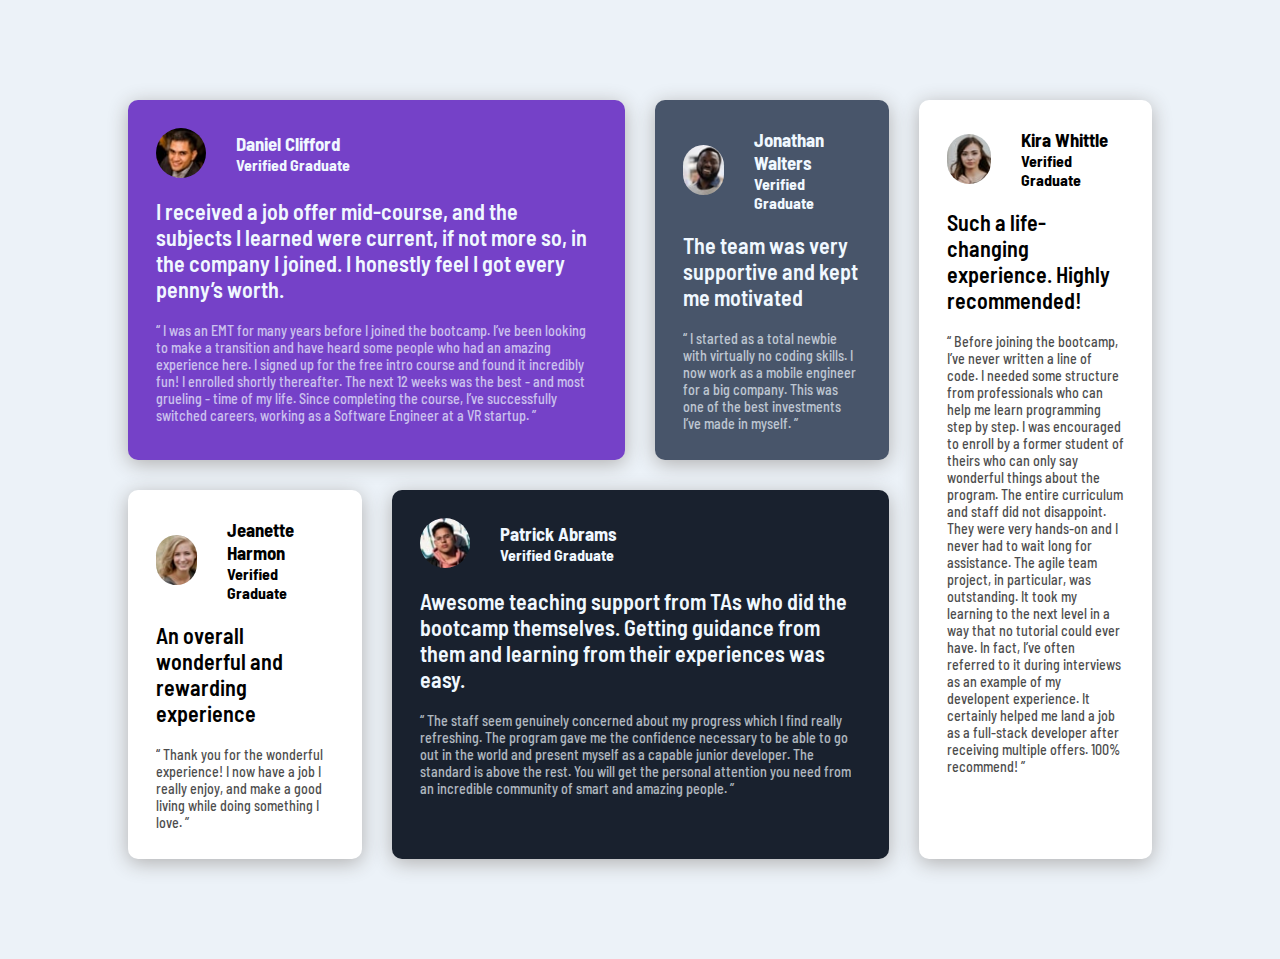
==== index1.html @ 1212ef69 "ADD" ====
<!DOCTYPE html>
<html lang="en">
<head>
  <link rel="stylesheet" href="">
  <meta charset="UTF-8">
  <meta http-equiv="X-UA-Compatible" content="IE=edge">
  <meta name="viewport" content="width=device-width, initial-scale=1.0">
  <link rel="icon" type="image/png" sizes="32x32" href="./images/favicon-32x32.png">
  <link rel="stylesheet" href="style.css">
  <title>Frontend Mentor | [Challenge Name Here]</title>
  <link rel="preconnect" href="https://fonts.gstatic.com">
  <link href="https://fonts.googleapis.com/css2?family=Barlow+Semi+Condensed:wght@500;600&display=swap" rel="stylesheet">
  <link rel="stylesheet" href="grid.css">
  <title>Document</title>
</head>
<body>
  



  <div class="continer">
    <div class="r1-1 all">
      <div class="info">
        <div class="img"></div>
        <div class="text">
          <h3>Daniel Clifford</h3>
          <h4>Verified Graduate</h4>
        </div>
      </div>
      <p>I received a job offer mid-course, and the subjects I learned were current, if not more so, 
        in the company I joined. I honestly feel I got every penny’s worth.</p>
      <p>“ I was an EMT for many years before I joined the bootcamp. I’ve been looking to make a 
        transition and have heard some people who had an amazing experience here. I signed up 
        for the free intro course and found it incredibly fun! I enrolled shortly thereafter. 
        The next 12 weeks was the best - and most grueling - time of my life. Since completing 
        the course, I’ve successfully switched careers, working as a Software Engineer at a VR startup. ”
      </p>
      <!-- <img src="images/bg-pattern-quotation.svg" alt=""> -->
    </div>
    <div class="r1-2 all">
      <div class="info">
        <div class="img"></div>
        <div class="text">
          <h3>Jonathan Walters</h3>
          <h4>Verified Graduate</h4>
        </div>
      </div>
      <p>The team was very supportive and kept me motivated
      </p>
      <p>“ I started as a total newbie with virtually no coding skills. I now work as a mobile engineer 
        for a big company. This was one of the best investments I’ve made in myself. ”
      </p>
    </div>
    <div class="r1-3 all">
      <div class="info">
        <div class="img"></div>
        <div class="text">
          <h3>Kira Whittle</h3>
          <h4>Verified Graduate</h4>
        </div>
      </div>
      <p>Such a life-changing experience. Highly recommended!</p>
      <p>“ Before joining the bootcamp, I’ve never written a line of code. I needed some structure from 
        professionals who can help me learn programming step by step. I was encouraged to enroll by a former 
        student of theirs who can only say wonderful things about the program. The entire curriculum and staff 
        did not disappoint. They were very hands-on and I never had to wait long for assistance. The agile team 
        project, in particular, was outstanding. It took my learning to the next level in a way that no tutorial 
        could ever have. In fact, I’ve often referred to it during interviews as an example of my developent 
        experience. It certainly helped me land a job as a full-stack developer after receiving multiple offers. 
        100% recommend! ”     
      </p>
    </div>
    <div class="r1-4 all">
      <div class="info">
        <div class="img"></div>
        <div class="text">
          <h3>Jeanette Harmon</h3>
          <h4>Verified Graduate</h4>
        </div>
      </div>
      <p>An overall wonderful and rewarding experience </p>
      <p>“ Thank you for the wonderful experience! I now have a job I really enjoy, and make a good living 
        while doing something I love. ”        
      </p>
    </div>
    <div class="r1-5 all">
      <div class="info">
        <div class="img"></div>
        <div class="text">
          <h3>Patrick Abrams </h3>
          <h4>Verified Graduate</h4>
        </div>
      </div>
      <p>Awesome teaching support from TAs who did the bootcamp themselves. Getting guidance from them and 
        learning from their experiences was easy.
      </p>
      <p>“ The staff seem genuinely concerned about my progress which I find really refreshing. The program 
        gave me the confidence necessary to be able to go out in the world and present myself as a capable 
        junior developer. The standard is above the rest. You will get the personal attention you need from 
        an incredible community of smart and amazing people. ”
      </p>
    </div>
  </div>

 

</body>
</html>
---- grid.css ----
* {
  padding: 0%;
  margin: 0%;
  box-sizing: border-box;
}
body {
  /* height: 100vh; */
  background-color: hsl(210, 46%, 95%);
  font-family: "Barlow Semi Condensed", sans-serif;
}
/*  */
.continer {
  width: 80%;
  margin: 100px auto;
  display: grid;
  grid-template-columns: repeat(4, 1fr);
  gap: 30px;
  color: aliceblue;
  /* height: 100vh; */
}
.r1-1 {
  grid-column: span 2;
  background-color: hsl(263, 55%, 52%);
}
.r1-2 {
  grid-column: span 1;
  background-color: hsl(217, 19%, 35%);
}
.r1-3 {
  grid-column: span 1;
  grid-row: span 2;
  background-color: hsl(0, 0%, 100%);
  color: black;
}
.r1-4 {
  grid-column: span 1;
  background-color: hsl(0, 0%, 100%);
  color: black;
}
.r1-5 {
  grid-column: span 2;
  background-color: hsl(219, 29%, 14%);
}
/*  */
.continer .all {
  padding: 28px;
  border-radius: 10px;
  box-shadow: 0px 4px 20px 0px #b1b0b0;
}
.continer .all .info {
  display: flex;
  align-items: center;
}
.continer .all p {
  margin-top: 20px;
}
.continer .all p:nth-child(2) {
  font-size: 22px;
  font-weight: 600;
}
.continer .all p:nth-child(3) {
  font-size: 14px;
  font-weight: 500;
  opacity: 70%;
}
/* imgs */

.all .info .img {
  width: 50px;
  height: 50px;
  border-radius: 25px;
  /* background-color: brown; */
}
.all .info .text {
  margin-left: 30px;
}
.r1-1 .info .img {
  background-image: url(images/image-daniel.jpg);
  background-size: cover;
}
.r1-2 .info .img {
  background-image: url(images/image-jonathan.jpg);
  background-size: cover;
}
.r1-3 .info .img {
  background-image: url(images/image-kira.jpg);
  background-size: cover;
}
.r1-4 .info .img {
  background-image: url(images/image-jeanette.jpg);
  background-size: cover;
}
.r1-5 .info .img {
  background-image: url(images/image-patrick.jpg);
  background-size: cover;
}
/* @media (max-height: 1150px) {
  .continer {
    width: 98%;
  }
} */
@media (max-width: 1150px) {
  .continer {
    margin: 100px auto;
    display: block;
  }
  .continer .all {
    margin-top: 20px;
  }
}

@media (max-width: 1150px) {
  .continer {
    width: 98%;
  }
}
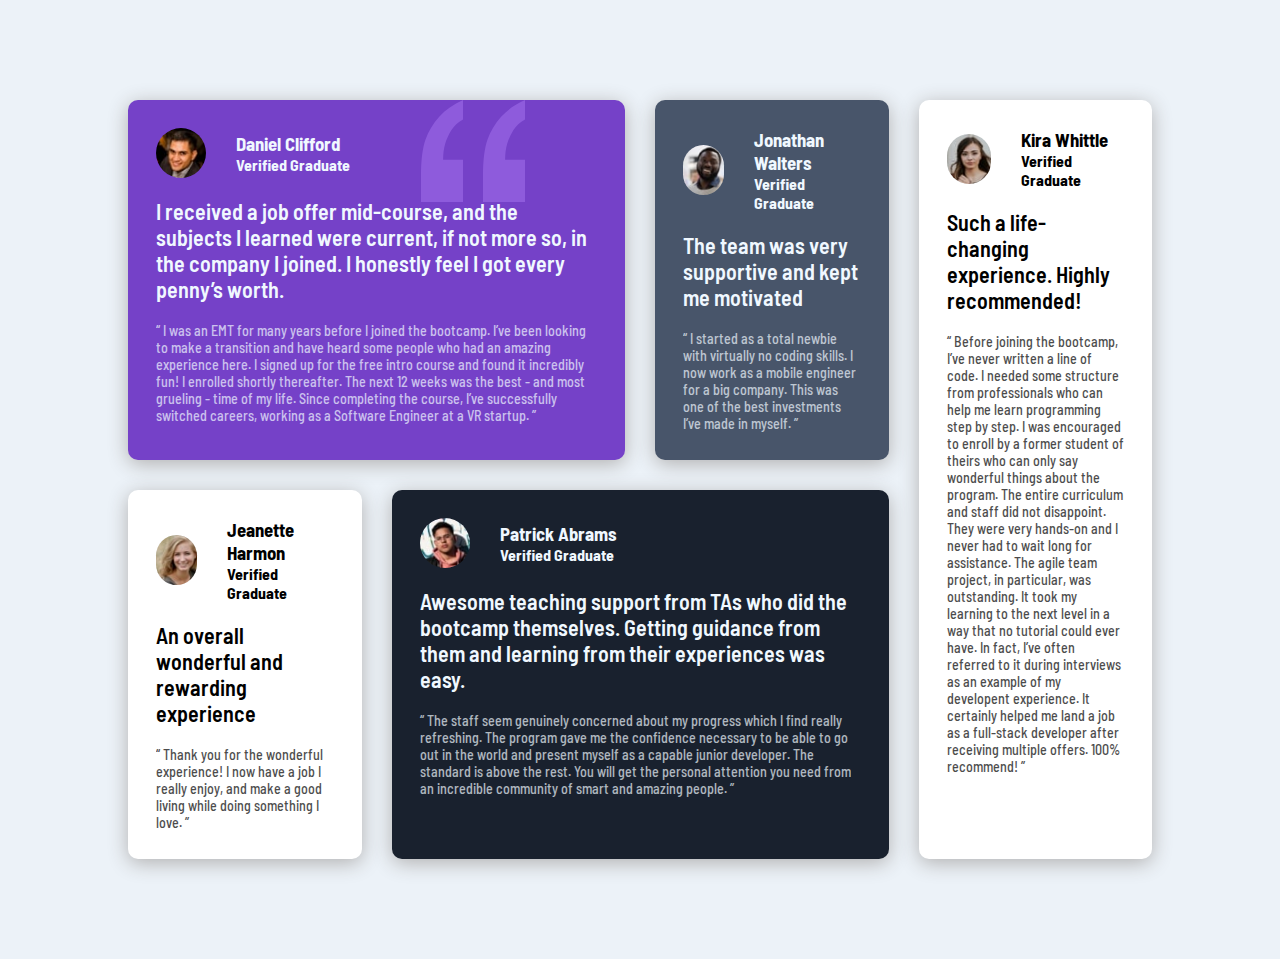
==== commit 6aff775b: "Update quts" ====
--- a/index1.html
+++ b/index1.html
@@ -35,7 +35,7 @@
         The next 12 weeks was the best - and most grueling - time of my life. Since completing 
         the course, I’ve successfully switched careers, working as a Software Engineer at a VR startup. ”
       </p>
-      <!-- <img src="images/bg-pattern-quotation.svg" alt=""> -->
+      <img src="images/bg-pattern-quotation.svg" alt="">
     </div>
     <div class="r1-2 all">
       <div class="info">
--- a/grid.css
+++ b/grid.css
@@ -21,6 +21,14 @@
 .r1-1 {
   grid-column: span 2;
   background-color: hsl(263, 55%, 52%);
+  position: relative;
+}
+.r1-1 img {
+  position: absolute;
+  background-color: hsl(263, 55%, 52%);
+  top: 0;
+  right: 100px;
+  opacity: 50%;
 }
 .r1-2 {
   grid-column: span 1;
